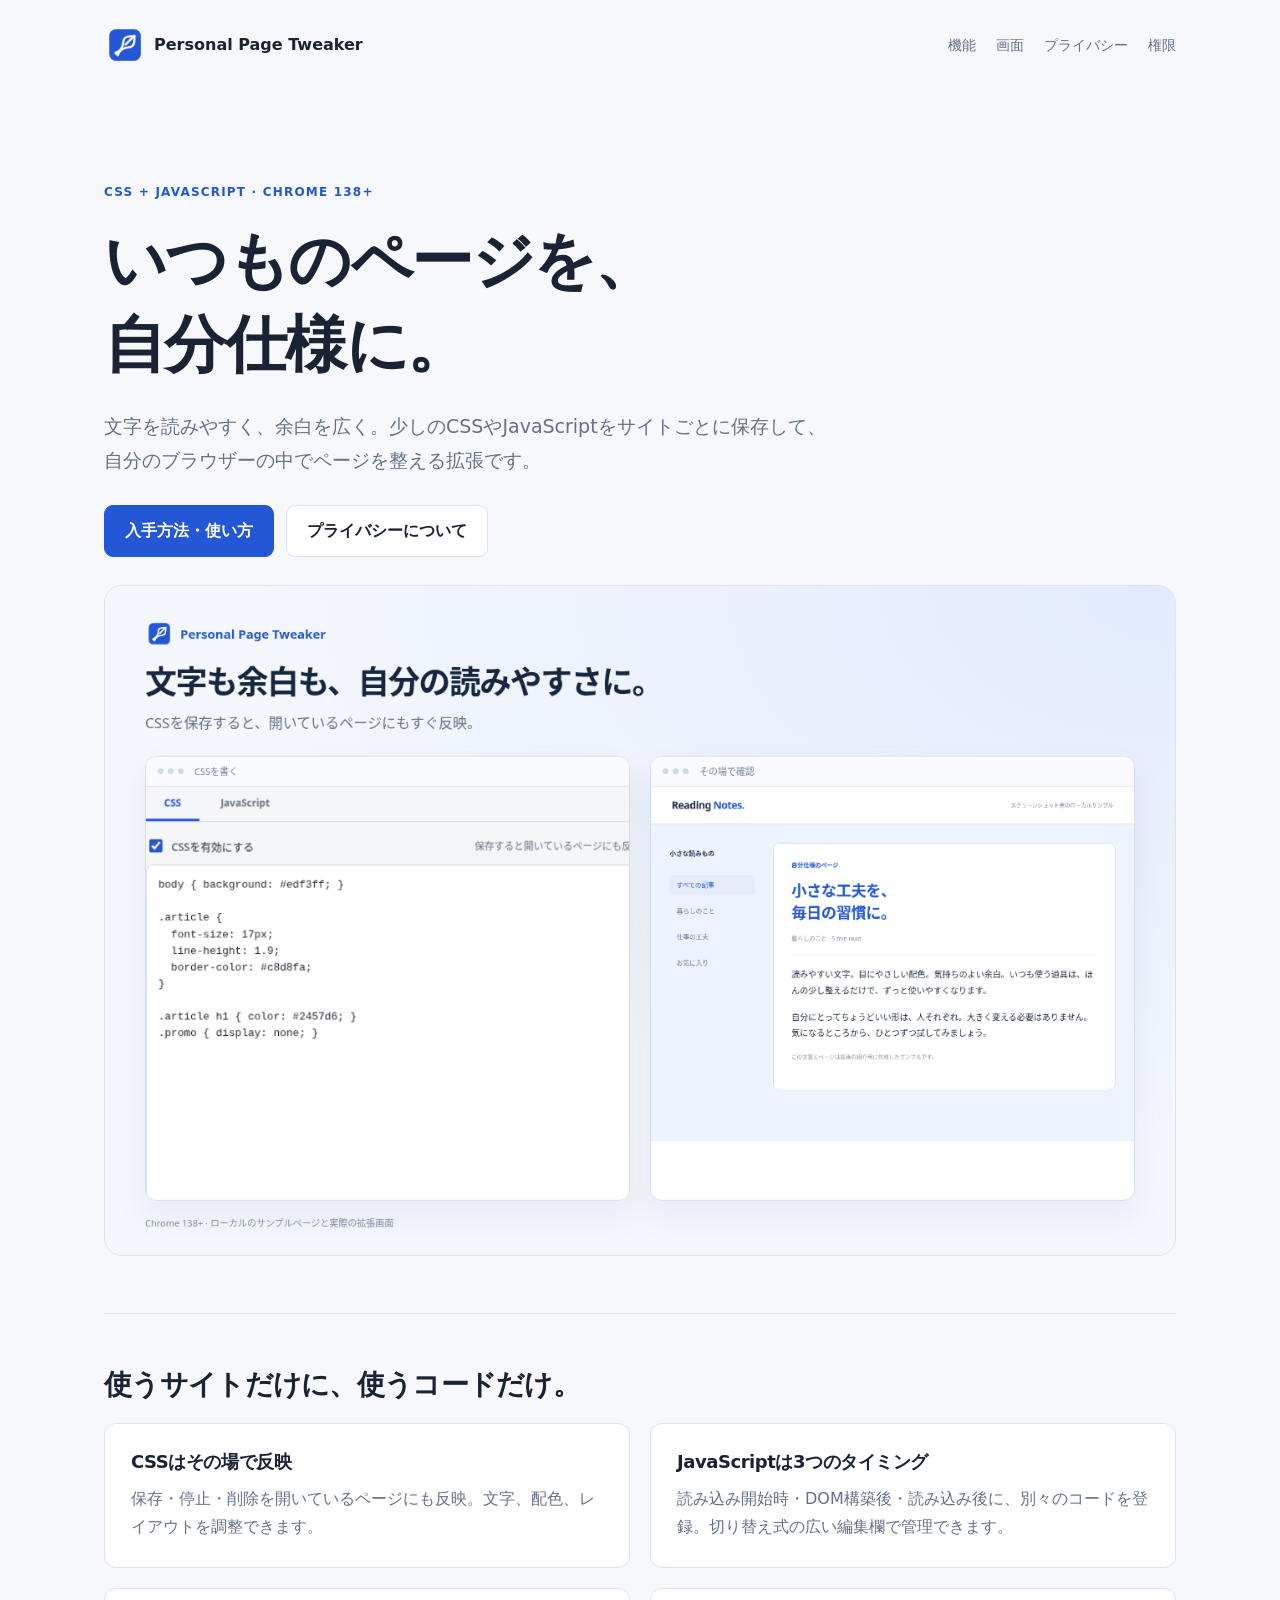
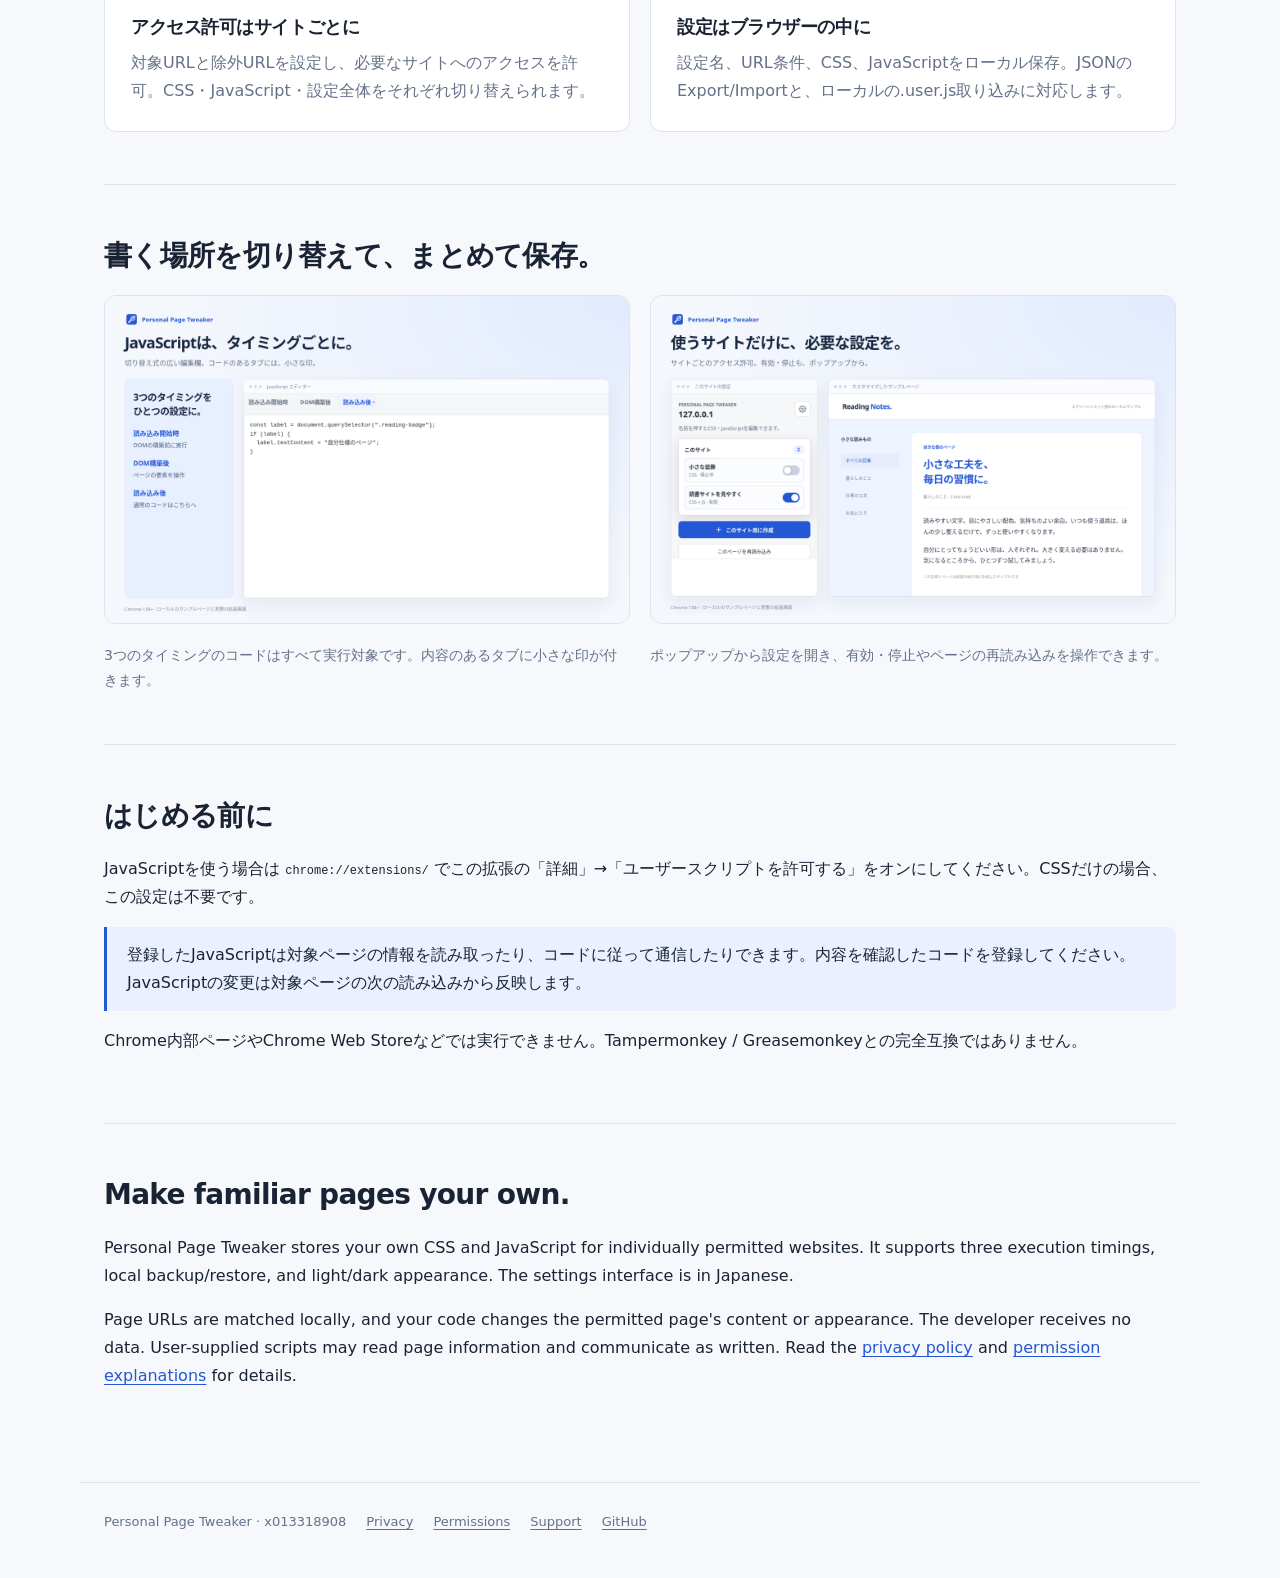
==== docs/index.html @ 2f340358 "Prepare 1.0.0 for Chrome Web Store release" ====
<!doctype html>
<html lang="ja">
  <head>
    <meta charset="utf-8">
    <meta name="viewport" content="width=device-width, initial-scale=1">
    <meta name="color-scheme" content="light dark">
    <title>Personal Page Tweaker — いつものページを、自分仕様に。</title>
    <meta name="description" content="サイトごとのCSSとJavaScriptを、自分のブラウザー内で管理するChrome拡張。3つの実行タイミング、サイト別のアクセス許可、ローカルバックアップに対応。">
    <link rel="icon" href="./assets/icons/icon-48.png">
    <link rel="stylesheet" href="./assets/styles/pages.css">
  </head>
  <body>
    <header class="site-header">
      <a class="brand" href="./"><img src="./assets/icons/icon-48.png" alt="">Personal Page Tweaker</a>
      <nav aria-label="ナビゲーション"><a href="#features">機能</a><a href="#screenshots">画面</a><a href="./privacy.html">プライバシー</a><a href="./permissions.html">権限</a></nav>
    </header>
    <main>
      <section class="hero">
        <p class="eyebrow">CSS + JAVASCRIPT · CHROME 138+</p>
        <h1>いつものページを、<br>自分仕様に。</h1>
        <p class="lead">文字を読みやすく、余白を広く。少しのCSSやJavaScriptをサイトごとに保存して、自分のブラウザーの中でページを整える拡張です。</p>
        <div class="actions"><a class="button primary" href="https://github.com/x013318908/personal-page-tweaker#readme">入手方法・使い方</a><a class="button" href="./privacy.html">プライバシーについて</a></div>
        <img class="hero-image" src="./assets/screenshots/01-css.png" alt="CSSの編集画面と、登録したCSSを反映したサンプルページ" width="1280" height="800">
      </section>
      <section class="section" id="features">
        <h2>使うサイトだけに、使うコードだけ。</h2>
        <div class="grid">
          <article class="card"><h3>CSSはその場で反映</h3><p>保存・停止・削除を開いているページにも反映。文字、配色、レイアウトを調整できます。</p></article>
          <article class="card"><h3>JavaScriptは3つのタイミング</h3><p>読み込み開始時・DOM構築後・読み込み後に、別々のコードを登録。切り替え式の広い編集欄で管理できます。</p></article>
          <article class="card"><h3>アクセス許可はサイトごとに</h3><p>対象URLと除外URLを設定し、必要なサイトへのアクセスを許可。CSS・JavaScript・設定全体をそれぞれ切り替えられます。</p></article>
          <article class="card"><h3>設定はブラウザーの中に</h3><p>設定名、URL条件、CSS、JavaScriptをローカル保存。JSONのExport/Importと、ローカルの.user.js取り込みに対応します。</p></article>
        </div>
      </section>
      <section class="section gallery" id="screenshots">
        <h2>書く場所を切り替えて、まとめて保存。</h2>
        <div class="grid">
          <figure><img src="./assets/screenshots/02-javascript.png" alt="実行タイミング別のJavaScript編集タブ" width="1280" height="800" loading="lazy"><figcaption>3つのタイミングのコードはすべて実行対象です。内容のあるタブに小さな印が付きます。</figcaption></figure>
          <figure><img src="./assets/screenshots/03-site-controls.png" alt="サイト別設定を表示した拡張ポップアップとカスタマイズしたページ" width="1280" height="800" loading="lazy"><figcaption>ポップアップから設定を開き、有効・停止やページの再読み込みを操作できます。</figcaption></figure>
        </div>
      </section>
      <section class="section">
        <h2>はじめる前に</h2>
        <p>JavaScriptを使う場合は <code>chrome://extensions/</code> でこの拡張の「詳細」→「ユーザースクリプトを許可する」をオンにしてください。CSSだけの場合、この設定は不要です。</p>
        <p class="note">登録したJavaScriptは対象ページの情報を読み取ったり、コードに従って通信したりできます。内容を確認したコードを登録してください。JavaScriptの変更は対象ページの次の読み込みから反映します。</p>
        <p>Chrome内部ページやChrome Web Storeなどでは実行できません。Tampermonkey / Greasemonkeyとの完全互換ではありません。</p>
      </section>
      <section class="section" lang="en">
        <h2>Make familiar pages your own.</h2>
        <p>Personal Page Tweaker stores your own CSS and JavaScript for individually permitted websites. It supports three execution timings, local backup/restore, and light/dark appearance. The settings interface is in Japanese.</p>
        <p>Page URLs are matched locally, and your code changes the permitted page's content or appearance. The developer receives no data. User-supplied scripts may read page information and communicate as written. Read the <a href="./privacy.html#english">privacy policy</a> and <a href="./permissions.html">permission explanations</a> for details.</p>
      </section>
    </main>
    <footer class="site-footer"><span>Personal Page Tweaker · x013318908</span><a href="./privacy.html">Privacy</a><a href="./permissions.html">Permissions</a><a href="https://github.com/x013318908/personal-page-tweaker/issues">Support</a><a href="https://github.com/x013318908/personal-page-tweaker">GitHub</a></footer>
  </body>
</html>
---- docs/assets/styles/pages.css ----
:root {
  color-scheme: light dark;
  --bg: #f6f8fc;
  --panel: #fff;
  --text: #192333;
  --muted: #657189;
  --line: #dce3ef;
  --accent: #2457d6;
  --soft: #eaf0ff;
  font-family: system-ui, -apple-system, BlinkMacSystemFont, "Segoe UI", sans-serif;
}
* { box-sizing: border-box; }
body { margin: 0; background: var(--bg); color: var(--text); line-height: 1.75; }
a { color: var(--accent); text-underline-offset: 3px; }
a:focus-visible { outline: 2px solid var(--accent); outline-offset: 4px; }
img { max-width: 100%; height: auto; }
.site-header, main, .site-footer { width: min(1120px, 100%); margin: auto; padding: 24px; }
.site-header { display: flex; flex-wrap: wrap; align-items: center; justify-content: space-between; gap: 20px; }
.brand { display: inline-flex; align-items: center; gap: 8px; color: var(--text); text-decoration: none; font-weight: 750; }
.brand img { width: 42px; height: 42px; }
nav { display: flex; flex-wrap: wrap; gap: 20px; font-size: 14px; }
nav a { text-decoration: none; color: var(--muted); }
h1, h2, h3 { line-height: 1.35; letter-spacing: -.025em; }
h1 { font-size: clamp(32px, 5vw, 62px); margin: 12px 0 24px; }
h2 { margin: 0 0 20px; font-size: 28px; }
h3 { font-size: 18px; margin: 0 0 10px; }
p { margin: 0 0 16px; }
.eyebrow { color: var(--accent); font-size: 12px; letter-spacing: .1em; font-weight: 750; }
.hero { padding: 68px 0 48px; }
.hero .lead { color: var(--muted); font-size: 19px; max-width: 740px; }
.actions { display: flex; flex-wrap: wrap; gap: 12px; margin: 28px 0; }
.button { display: inline-flex; align-items: center; padding: 11px 20px; border: 1px solid var(--line); border-radius: 9px; text-decoration: none; color: var(--text); background: var(--panel); font-weight: 650; }
.button.primary { color: #fff; background: var(--accent); border-color: var(--accent); }
.hero-image { width: 100%; border: 1px solid var(--line); border-radius: 18px; background: var(--panel); }
.section { padding: 52px 0; border-top: 1px solid var(--line); }
.grid { display: grid; grid-template-columns: 1fr 1fr; gap: 20px; }
.card { padding: 26px; border: 1px solid var(--line); border-radius: 12px; background: var(--panel); }
.card p { color: var(--muted); margin-bottom: 0; }
.gallery figure { margin: 0; }
.gallery img { border: 1px solid var(--line); border-radius: 12px; }
figcaption { color: var(--muted); margin-top: 10px; font-size: 14px; }
.note { border-left: 3px solid var(--accent); padding: 14px 20px; background: var(--soft); border-radius: 0 8px 8px 0; }
.policy-page { max-width: 900px; padding-bottom: 64px; }
.policy-page h1 { font-size: clamp(30px, 4vw, 44px); }
.policy-page section { padding: 26px 0; border-bottom: 1px solid var(--line); }
.policy-page section h2 { font-size: 23px; }
.policy-page li { margin-bottom: 9px; }
.policy-page .copy-block { padding: 18px 22px; background: var(--panel); border: 1px solid var(--line); border-radius: 10px; margin-bottom: 16px; }
.muted { color: var(--muted); }
code { font-size: .92em; overflow-wrap: anywhere; }
.site-footer { display: flex; flex-wrap: wrap; gap: 20px; padding-top: 28px; padding-bottom: 44px; border-top: 1px solid var(--line); font-size: 13px; color: var(--muted); }
.site-footer a { color: var(--muted); }
@media (prefers-color-scheme: dark) {
  :root { --bg: #10151e; --panel: #18202e; --text: #edf2fb; --muted: #a3b1c7; --line: #303d52; --accent: #8bafff; --soft: #1b2a47; }
  .button.primary { color: #0c1c37; }
}
@media (max-width: 680px) {
  .grid { grid-template-columns: 1fr; }
  .hero { padding-top: 36px; }
  nav { gap: 14px; }
}
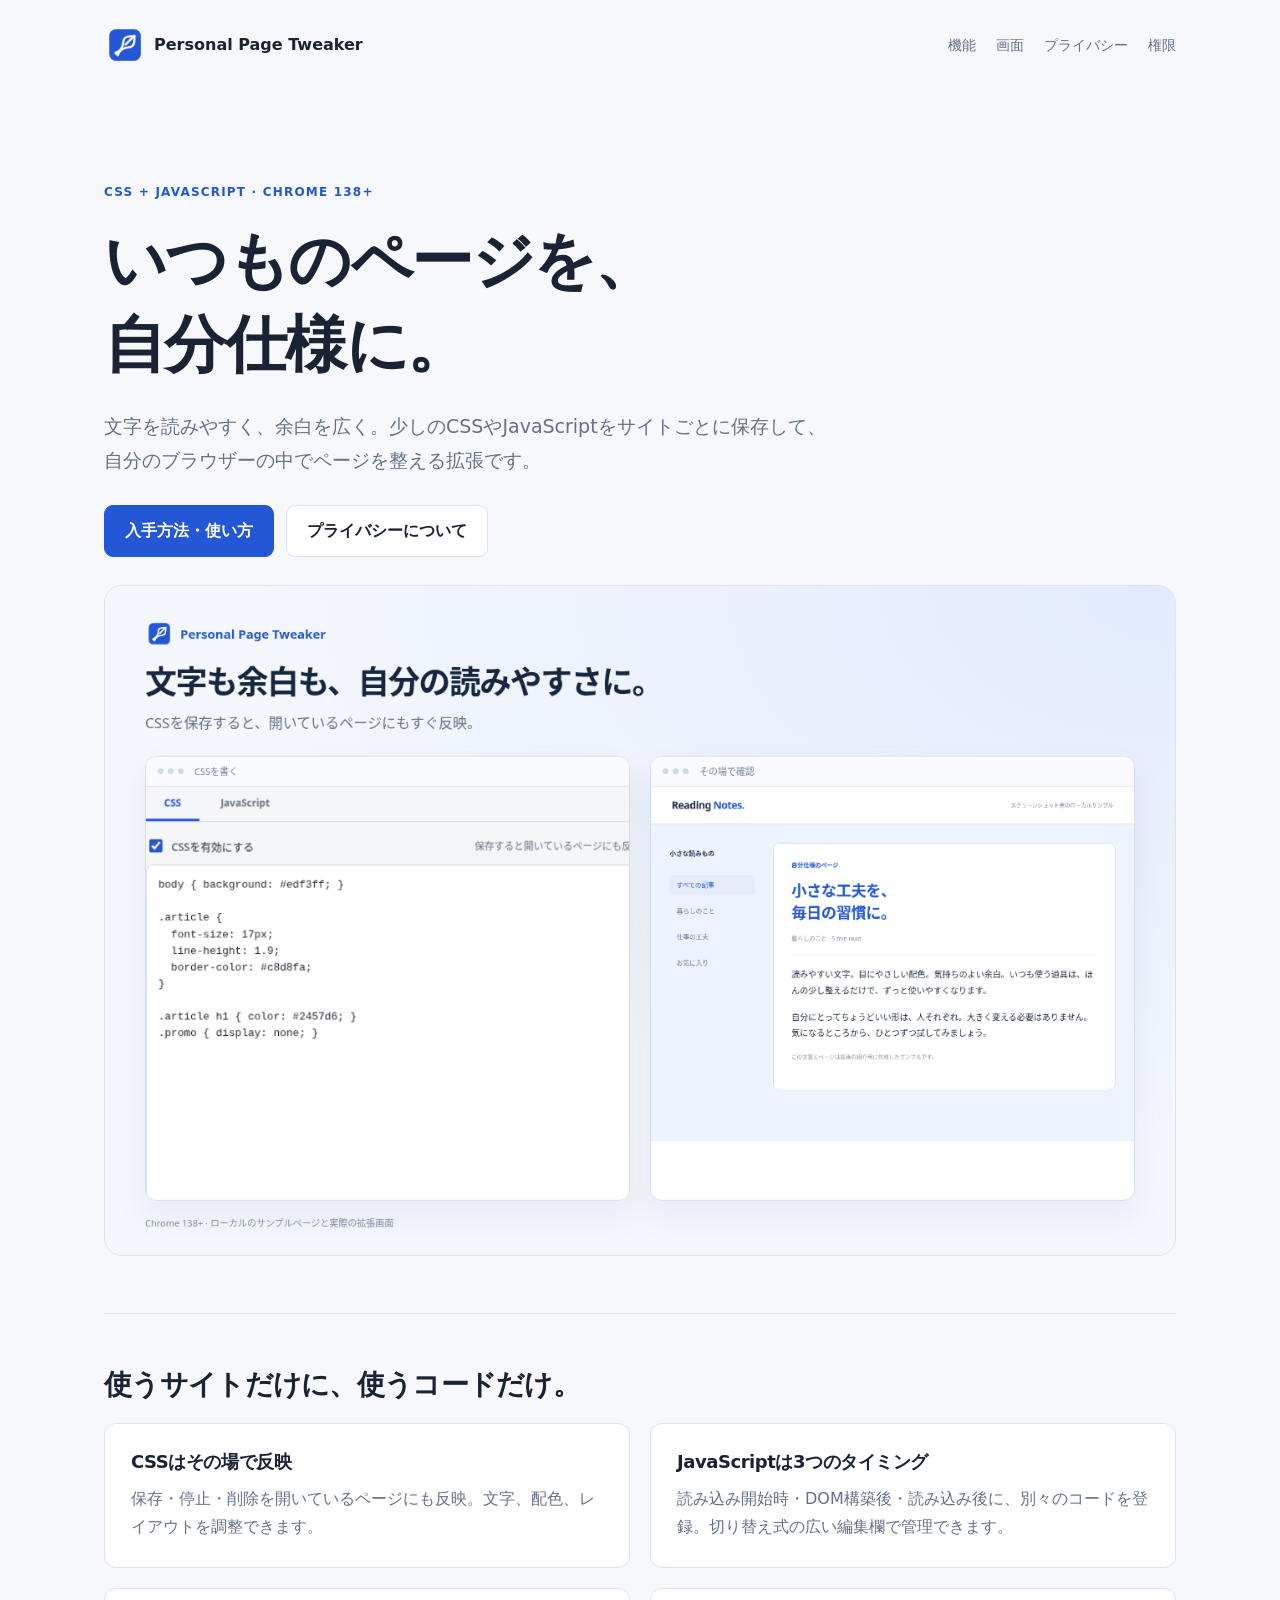
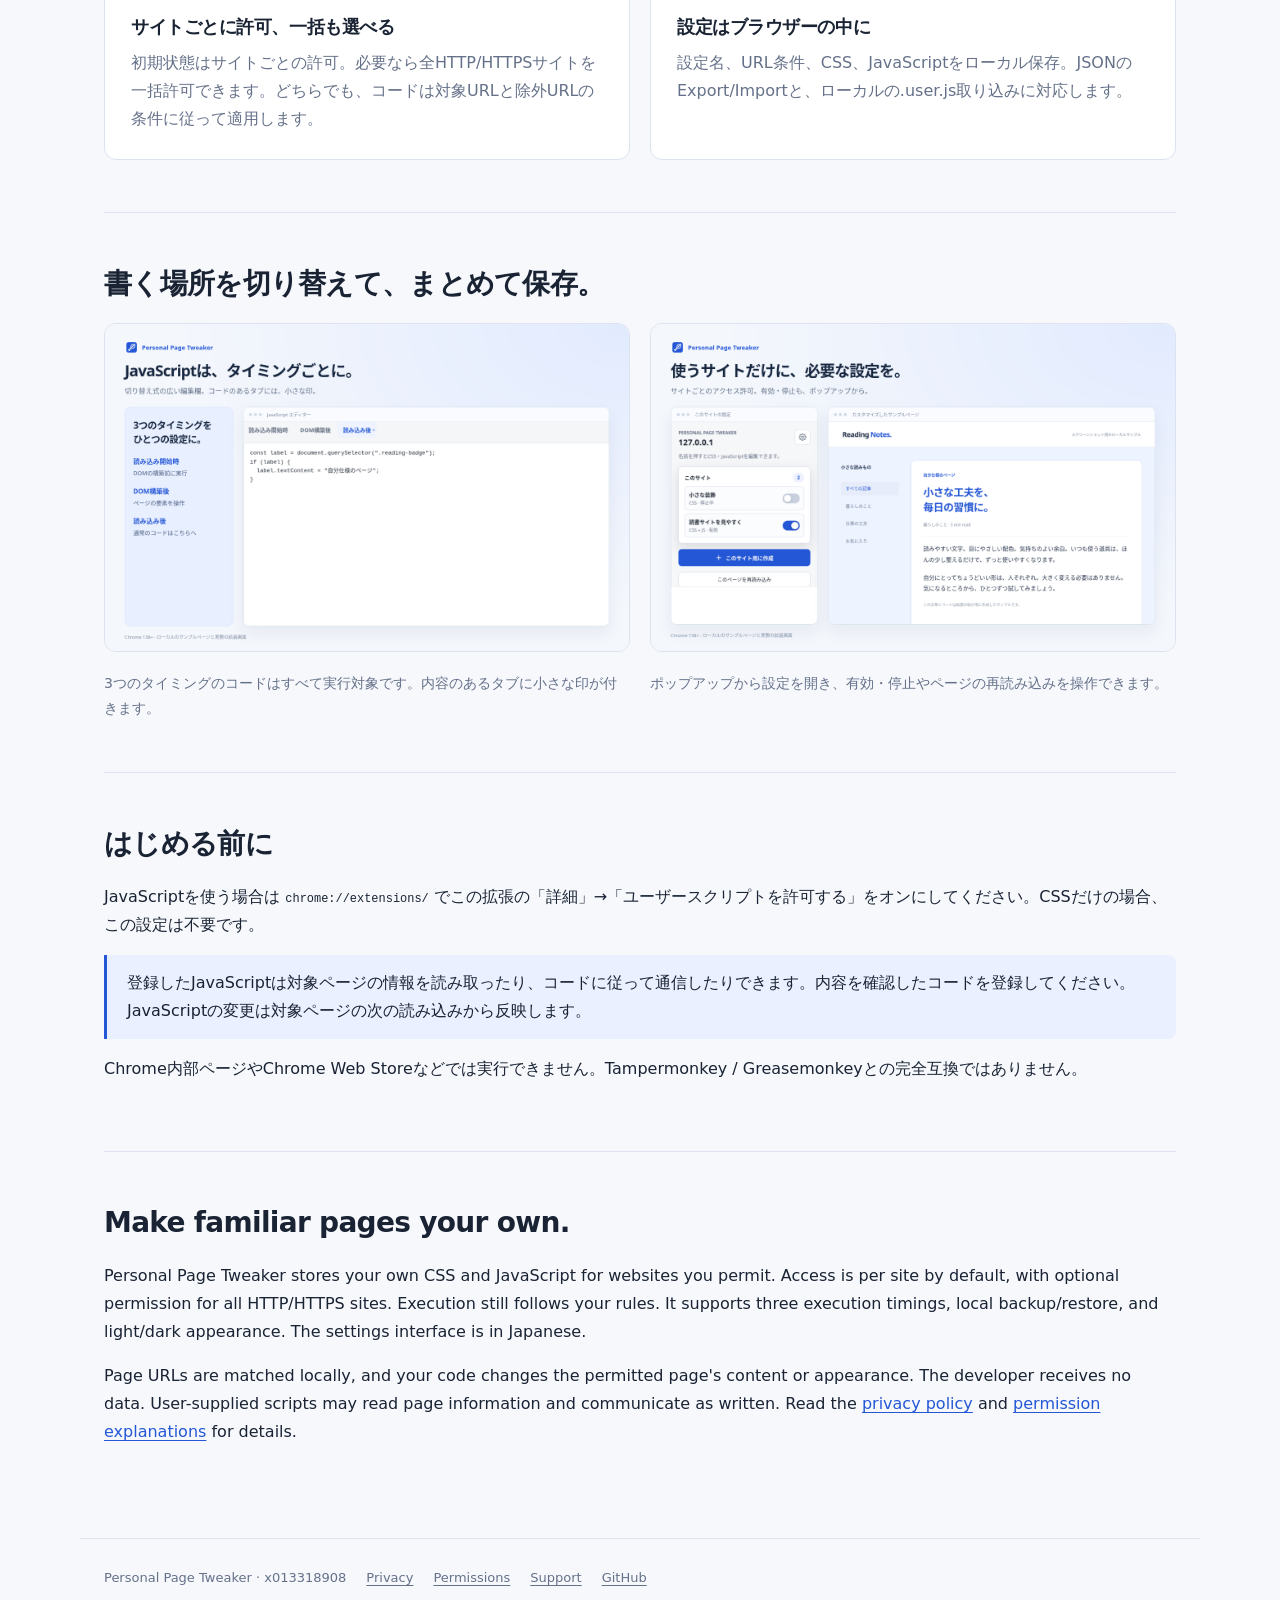
==== commit d713b296: "Add optional all-site access with individual-site fallback" ====
--- a/docs/index.html
+++ b/docs/index.html
@@ -27,7 +27,7 @@
         <div class="grid">
           <article class="card"><h3>CSSはその場で反映</h3><p>保存・停止・削除を開いているページにも反映。文字、配色、レイアウトを調整できます。</p></article>
           <article class="card"><h3>JavaScriptは3つのタイミング</h3><p>読み込み開始時・DOM構築後・読み込み後に、別々のコードを登録。切り替え式の広い編集欄で管理できます。</p></article>
-          <article class="card"><h3>アクセス許可はサイトごとに</h3><p>対象URLと除外URLを設定し、必要なサイトへのアクセスを許可。CSS・JavaScript・設定全体をそれぞれ切り替えられます。</p></article>
+          <article class="card"><h3>サイトごとに許可、一括も選べる</h3><p>初期状態はサイトごとの許可。必要なら全HTTP/HTTPSサイトを一括許可できます。どちらでも、コードは対象URLと除外URLの条件に従って適用します。</p></article>
           <article class="card"><h3>設定はブラウザーの中に</h3><p>設定名、URL条件、CSS、JavaScriptをローカル保存。JSONのExport/Importと、ローカルの.user.js取り込みに対応します。</p></article>
         </div>
       </section>
@@ -46,7 +46,7 @@
       </section>
       <section class="section" lang="en">
         <h2>Make familiar pages your own.</h2>
-        <p>Personal Page Tweaker stores your own CSS and JavaScript for individually permitted websites. It supports three execution timings, local backup/restore, and light/dark appearance. The settings interface is in Japanese.</p>
+        <p>Personal Page Tweaker stores your own CSS and JavaScript for websites you permit. Access is per site by default, with optional permission for all HTTP/HTTPS sites. Execution still follows your rules. It supports three execution timings, local backup/restore, and light/dark appearance. The settings interface is in Japanese.</p>
         <p>Page URLs are matched locally, and your code changes the permitted page's content or appearance. The developer receives no data. User-supplied scripts may read page information and communicate as written. Read the <a href="./privacy.html#english">privacy policy</a> and <a href="./permissions.html">permission explanations</a> for details.</p>
       </section>
     </main>
